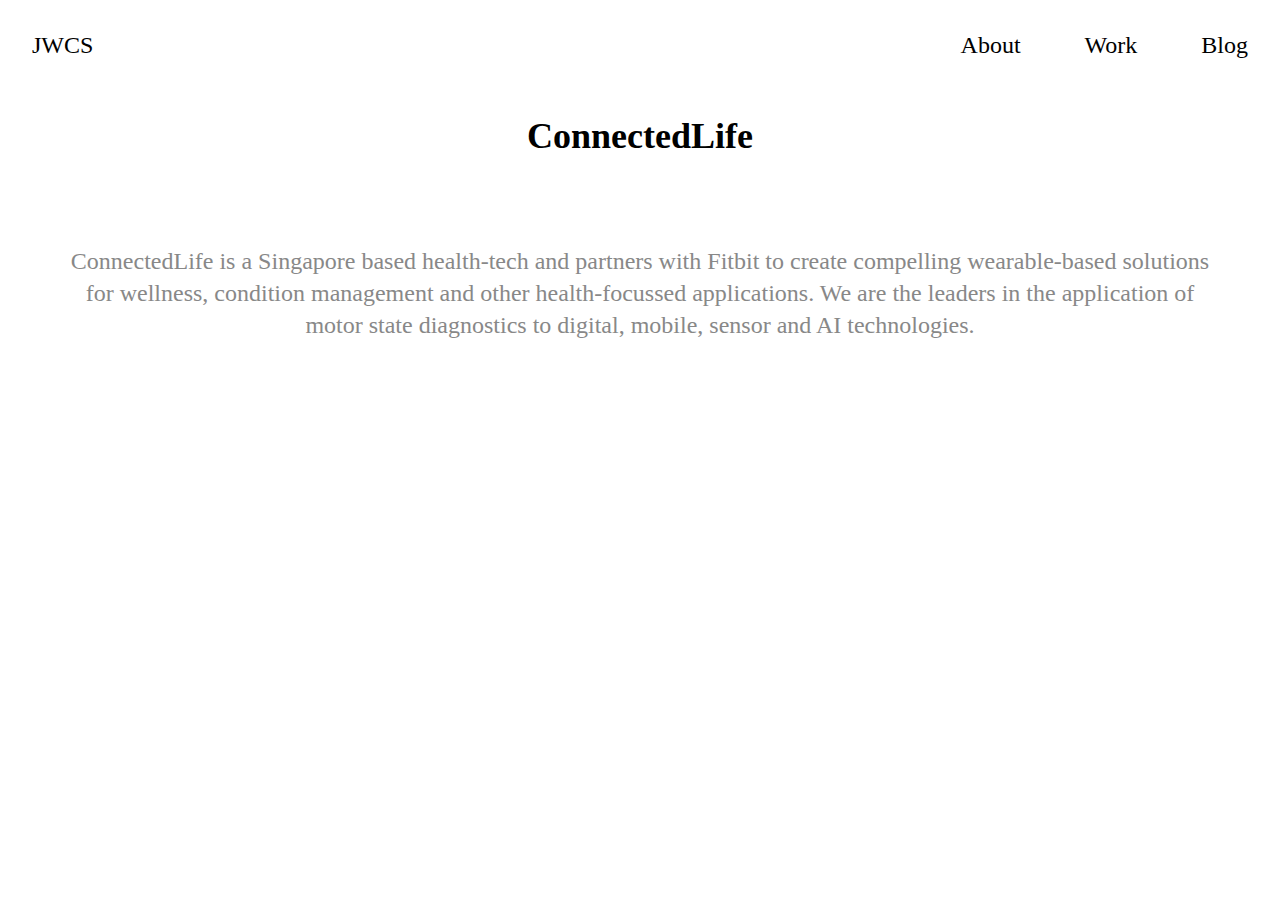
==== index.html @ 1906bca0 "Navbar" ====
<!DOCTYPE html>
<html lang="en">
<head>
    <meta charset="UTF-8">
    <meta name="viewport" content="width=device-width, initial-scale=1.0">
    <link rel="stylesheet" href="./style.css">
    <title>Project 1</title>
</head>
<body>
    <nav>
        <div>JWCS</div>
        <section>
        <div><a href="index.html" target="_blank">About</a></div>
        <div><a href="work.html" target="_blank">Work</a></div>
        <div>Blog</div>
        </section>
    </nav>
    <header>
        <h1>ConnectedLife</h1>
        <h2>ConnectedLife is a Singapore based health-tech and partners with Fitbit to create compelling wearable-based solutions for wellness, condition management and other health-focussed applications. We are the leaders in the application of motor state diagnostics to digital, mobile, sensor and AI technologies.</h2>

    </header>
    
</body>
</html>
---- style.css ----
body, html {
    margin: 0px;
    padding 0; 
    text-align: center;
    max-width: 1440px;
    min-width: 320px;
    margin-left: auto;
    margin-right: auto;
}


nav {
    display: flex;
    flex-direction: row;
    justify-content: space-between;
    background-color: white;
    align-items: center;
    align-self: stretch;
}

nav div {
    font-size: 24px;
    margin: 32px;
    color: black;
    font-family: Inter ;
}

nav section {
    display: flex;
}

a {
    color: rgb(0, 0, 0);
    text-decoration: none;
  }


h1 {
    font-size: 36px;
    font-family: inter;

}

h2 {
    padding: 64px 64px 0px 64px;
    font-family: inter;
    font-weight: 400;
    text-align: center;
    line-height: 32px;
    color: rgb(136, 136, 136);
}
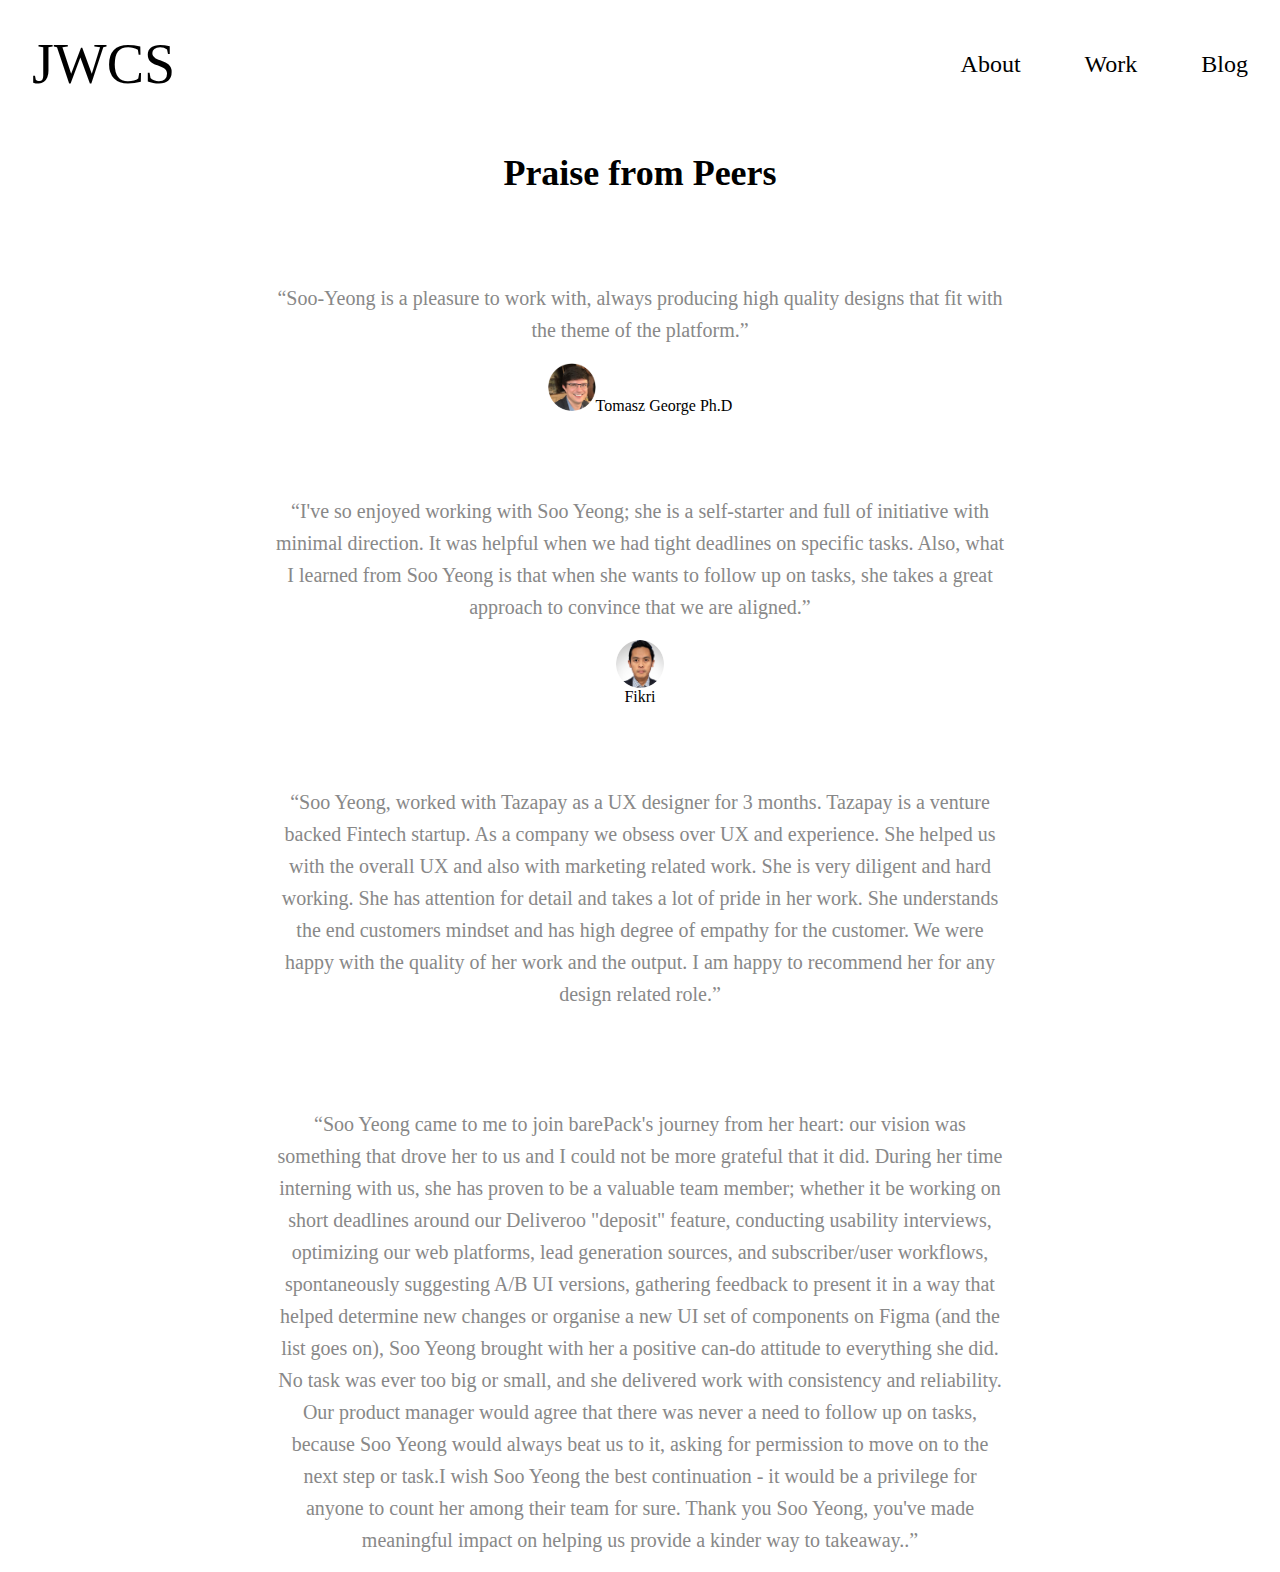
==== commit d55700c6: "About page" ====
--- a/index.html
+++ b/index.html
@@ -8,16 +8,25 @@
 </head>
 <body>
     <nav>
-        <div>JWCS</div>
+        <div class="logo-type"> JWCS</div> 
         <section>
-        <div><a href="index.html" target="_blank">About</a></div>
-        <div><a href="work.html" target="_blank">Work</a></div>
-        <div>Blog</div>
+        <div><a href="index.html" target="_parent">About</a></div>
+        <div><a href="work.html" target="_parent">Work</a></div>
+        <div><a href="https://medium.com/@sooyeongbeh" target="_blank">Blog</a></div>
         </section>
     </nav>
     <header>
-        <h1>ConnectedLife</h1>
-        <h2>ConnectedLife is a Singapore based health-tech and partners with Fitbit to create compelling wearable-based solutions for wellness, condition management and other health-focussed applications. We are the leaders in the application of motor state diagnostics to digital, mobile, sensor and AI technologies.</h2>
+        <div class="praise-from-peers" >
+            <h1>Praise from Peers</h1>
+            <h2>“Soo-Yeong is a pleasure to work with, always producing high quality designs that fit with the theme of the platform.”</h2>
+        <div class="profile-image" ></div><img class="circular--square"         src="Tomasz.png" /><a href="https://www.linkedin.com/in/tomaszgeorge/" target="_blank">Tomasz George Ph.D</a></dev>
+            <h2>“I've so enjoyed working with Soo Yeong; she is a self-starter and full of initiative with minimal direction. It was helpful when we had tight deadlines on specific tasks. Also, what I learned from Soo Yeong is that when she wants to follow up on tasks, she takes a great approach to convince that we are aligned.”</h2>
+        <div class="profile-image" ><img class="circular--square" src="Fikri.png" ><a href="https://www.linkedin.com/in/tomaszgeorge/" target="_blank">Fikri</a>
+        </section></dev>
+        <h2>“Soo Yeong, worked with Tazapay as a UX designer for 3 months. Tazapay is a venture backed Fintech startup. As a company we obsess over UX and experience. She helped us with the overall UX and also with marketing related work. She is very diligent and hard working. She has attention for detail and takes a lot of pride in her work. She understands the end customers mindset and has high degree of empathy for the customer. We were happy with the quality of her work and the output. I am happy to recommend her for any design related role.”</h2>
+        <h2>“Soo Yeong came to me to join barePack's journey from her heart: our vision was something that drove her to us and I could not be more grateful that it did. During her time interning with us, she has proven to be a valuable team member; whether it be working on short deadlines around our Deliveroo "deposit" feature, conducting usability interviews, optimizing our web platforms, lead generation sources, and subscriber/user workflows, spontaneously suggesting A/B UI versions, gathering feedback to present it in a way that helped determine new changes or organise a new UI set of components on Figma (and the list goes on), Soo Yeong brought with her a positive can-do attitude to everything she did. No task was ever too big or small, and she delivered work with consistency and reliability. Our product manager would agree that there was never a need to follow up on tasks, because Soo Yeong would always beat us to it, asking for permission to move on to the next step or task.I wish Soo Yeong the best continuation - it would be a privilege for anyone to count her among their team for sure. Thank you Soo Yeong, you've made meaningful impact on helping us provide a kinder way to takeaway..”</h2>
+    </div>
+      
 
     </header>
     
--- a/style.css
+++ b/style.css
@@ -1,11 +1,12 @@
 body, html {
     margin: 0px;
-    padding 0; 
+    padding: 0px;
     text-align: center;
     max-width: 1440px;
     min-width: 320px;
     margin-left: auto;
     margin-right: auto;
+    height: 100vh
 }
 
 
@@ -22,7 +23,13 @@
     font-size: 24px;
     margin: 32px;
     color: black;
-    font-family: Inter ;
+    font-family: Inter;
+}
+
+.logo-type {
+    font-family: inria san serif;
+    font-size: 56px;
+    font-weight: 200;
 }
 
 nav section {
@@ -44,10 +51,44 @@
 h2 {
     padding: 64px 64px 0px 64px;
     font-family: inter;
+    font-size: 20px;
     font-weight: 400;
     text-align: center;
     line-height: 32px;
     color: rgb(136, 136, 136);
 }
 
+/*class About Page*/
 
+.praise-from-peers {
+    max-width: 863px;
+    margin-left: auto;
+    margin-right: auto;
+}
+
+
+.circular--square { 
+    max-height: 48px;
+    max-width: 48px;
+    border-radius: 80%;
+    font-family: inter;
+}
+
+
+/*class Work Page*/
+
+.work {
+    max-width: 863px;
+    margin-left: auto;
+    margin-right: auto;
+}
+
+.profile-image {
+    display: flex;
+    align-items: center;
+    flex-direction: column;
+    justify-content: space-between;
+    color: rgb(136, 136, 136);
+    font-size: 16px;
+    font-family: inter;
+}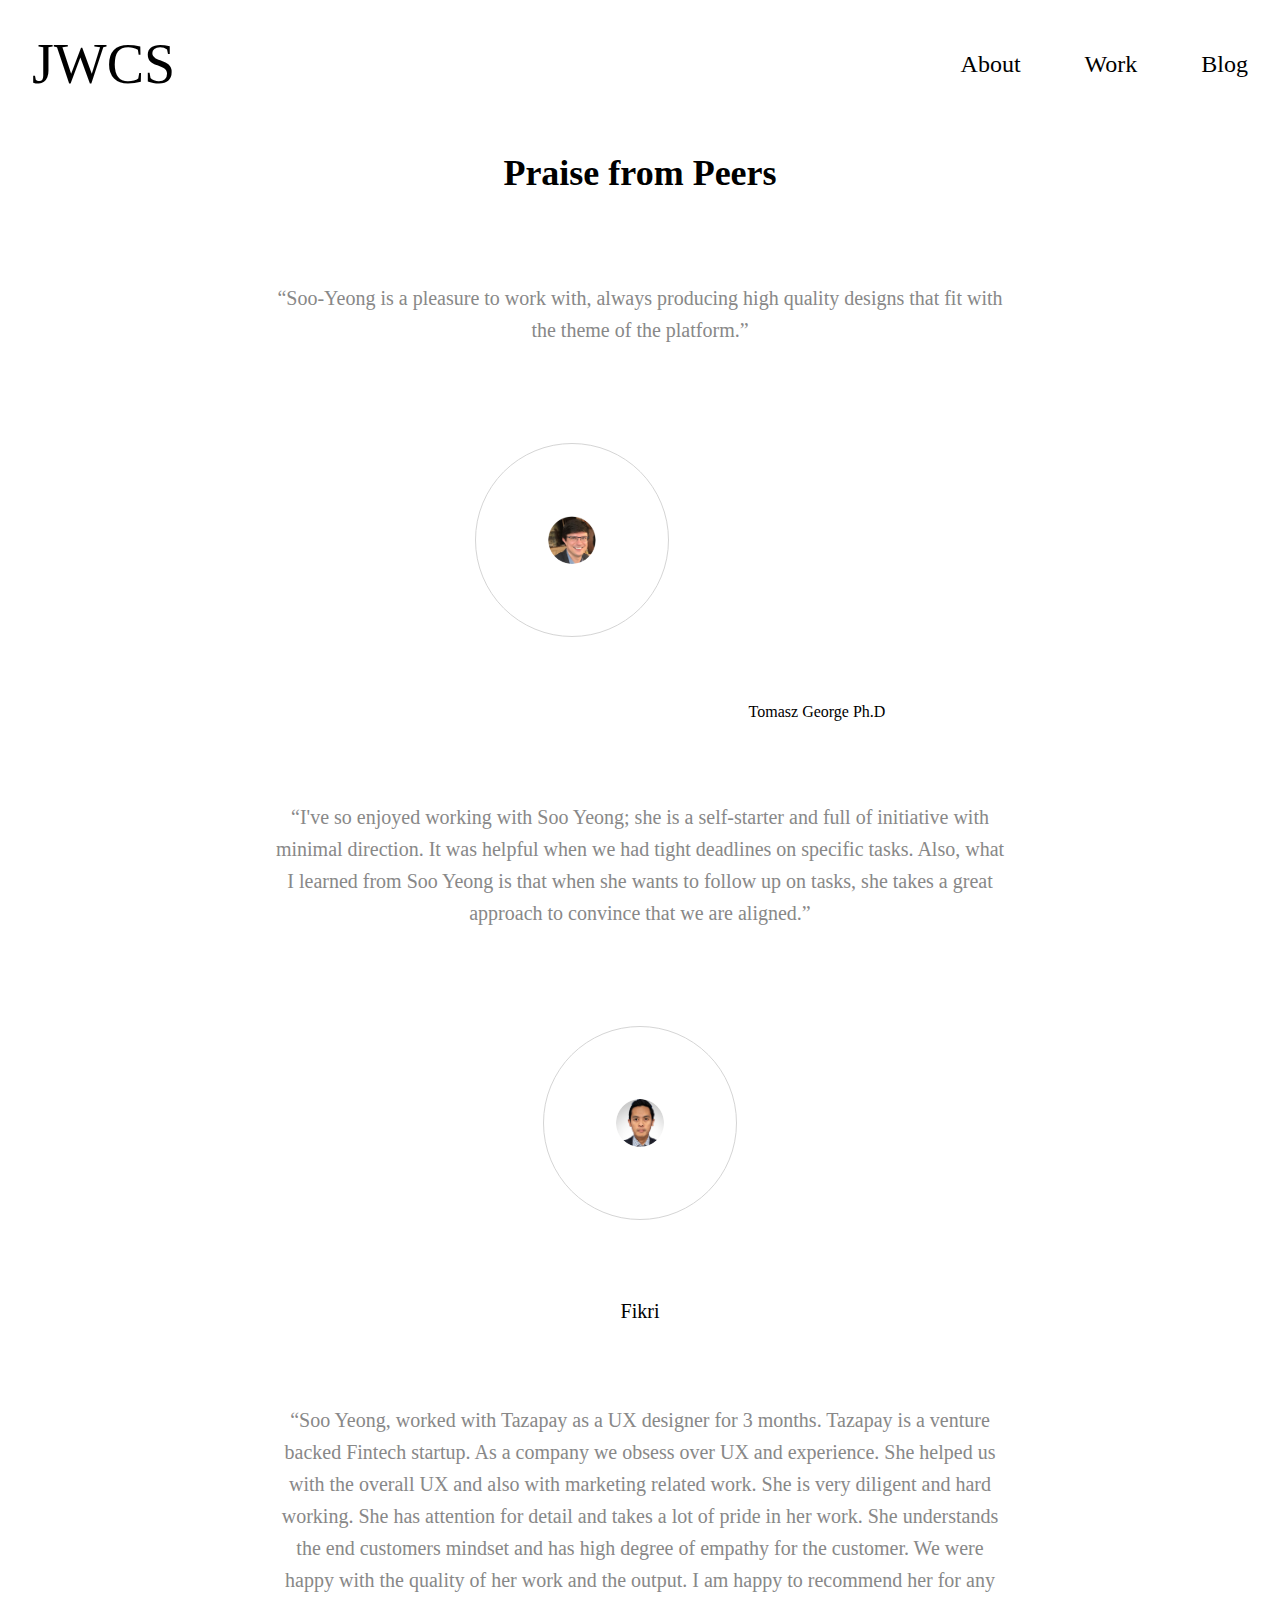
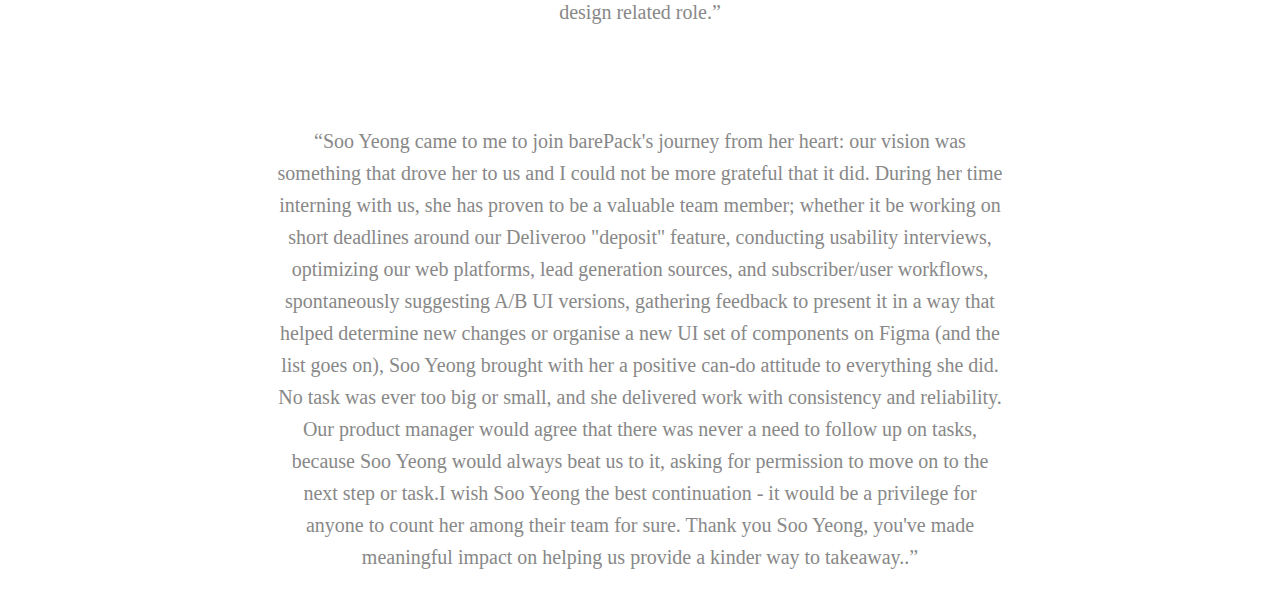
==== commit 86a99128: "about page" ====
--- a/index.html
+++ b/index.html
@@ -19,7 +19,7 @@
         <div class="praise-from-peers" >
             <h1>Praise from Peers</h1>
             <h2>“Soo-Yeong is a pleasure to work with, always producing high quality designs that fit with the theme of the platform.”</h2>
-        <div class="profile-image" ></div><img class="circular--square"         src="Tomasz.png" /><a href="https://www.linkedin.com/in/tomaszgeorge/" target="_blank">Tomasz George Ph.D</a></dev>
+        <div class="profile-image" ></div><img class="circular--square"src="Tomasz.png" /><a href="https://www.linkedin.com/in/tomaszgeorge/" target="_blank">Tomasz George Ph.D</a></dev>
             <h2>“I've so enjoyed working with Soo Yeong; she is a self-starter and full of initiative with minimal direction. It was helpful when we had tight deadlines on specific tasks. Also, what I learned from Soo Yeong is that when she wants to follow up on tasks, she takes a great approach to convince that we are aligned.”</h2>
         <div class="profile-image" ><img class="circular--square" src="Fikri.png" ><a href="https://www.linkedin.com/in/tomaszgeorge/" target="_blank">Fikri</a>
         </section></dev>
--- a/style.css
+++ b/style.css
@@ -58,7 +58,7 @@
     color: rgb(136, 136, 136);
 }
 
-/*class About Page*/
+/* About Page*/
 
 .praise-from-peers {
     max-width: 863px;
@@ -74,8 +74,17 @@
     font-family: inter;
 }
 
+.profile-image {
+    display: flex;
+    align-items: center;
+    flex-direction: column;
+    justify-content: space-between;
+    color: rgb(136, 136, 136);
+    font-size: 20px;
+    font-family: inter;
+}
 
-/*class Work Page*/
+/* Work Page*/
 
 .work {
     max-width: 863px;
@@ -83,12 +92,14 @@
     margin-right: auto;
 }
 
-.profile-image {
-    display: flex;
-    align-items: center;
-    flex-direction: column;
-    justify-content: space-between;
-    color: rgb(136, 136, 136);
-    font-size: 16px;
-    font-family: inter;
+
+img {
+    border: 10px;
+    color: black;
+    border: 1px solid #D5D5D5;
+    border-radius: 40px;
+    margin: 80px;
+    padding: 72px;
+    height: 480px;
+    width: 1039px;
 }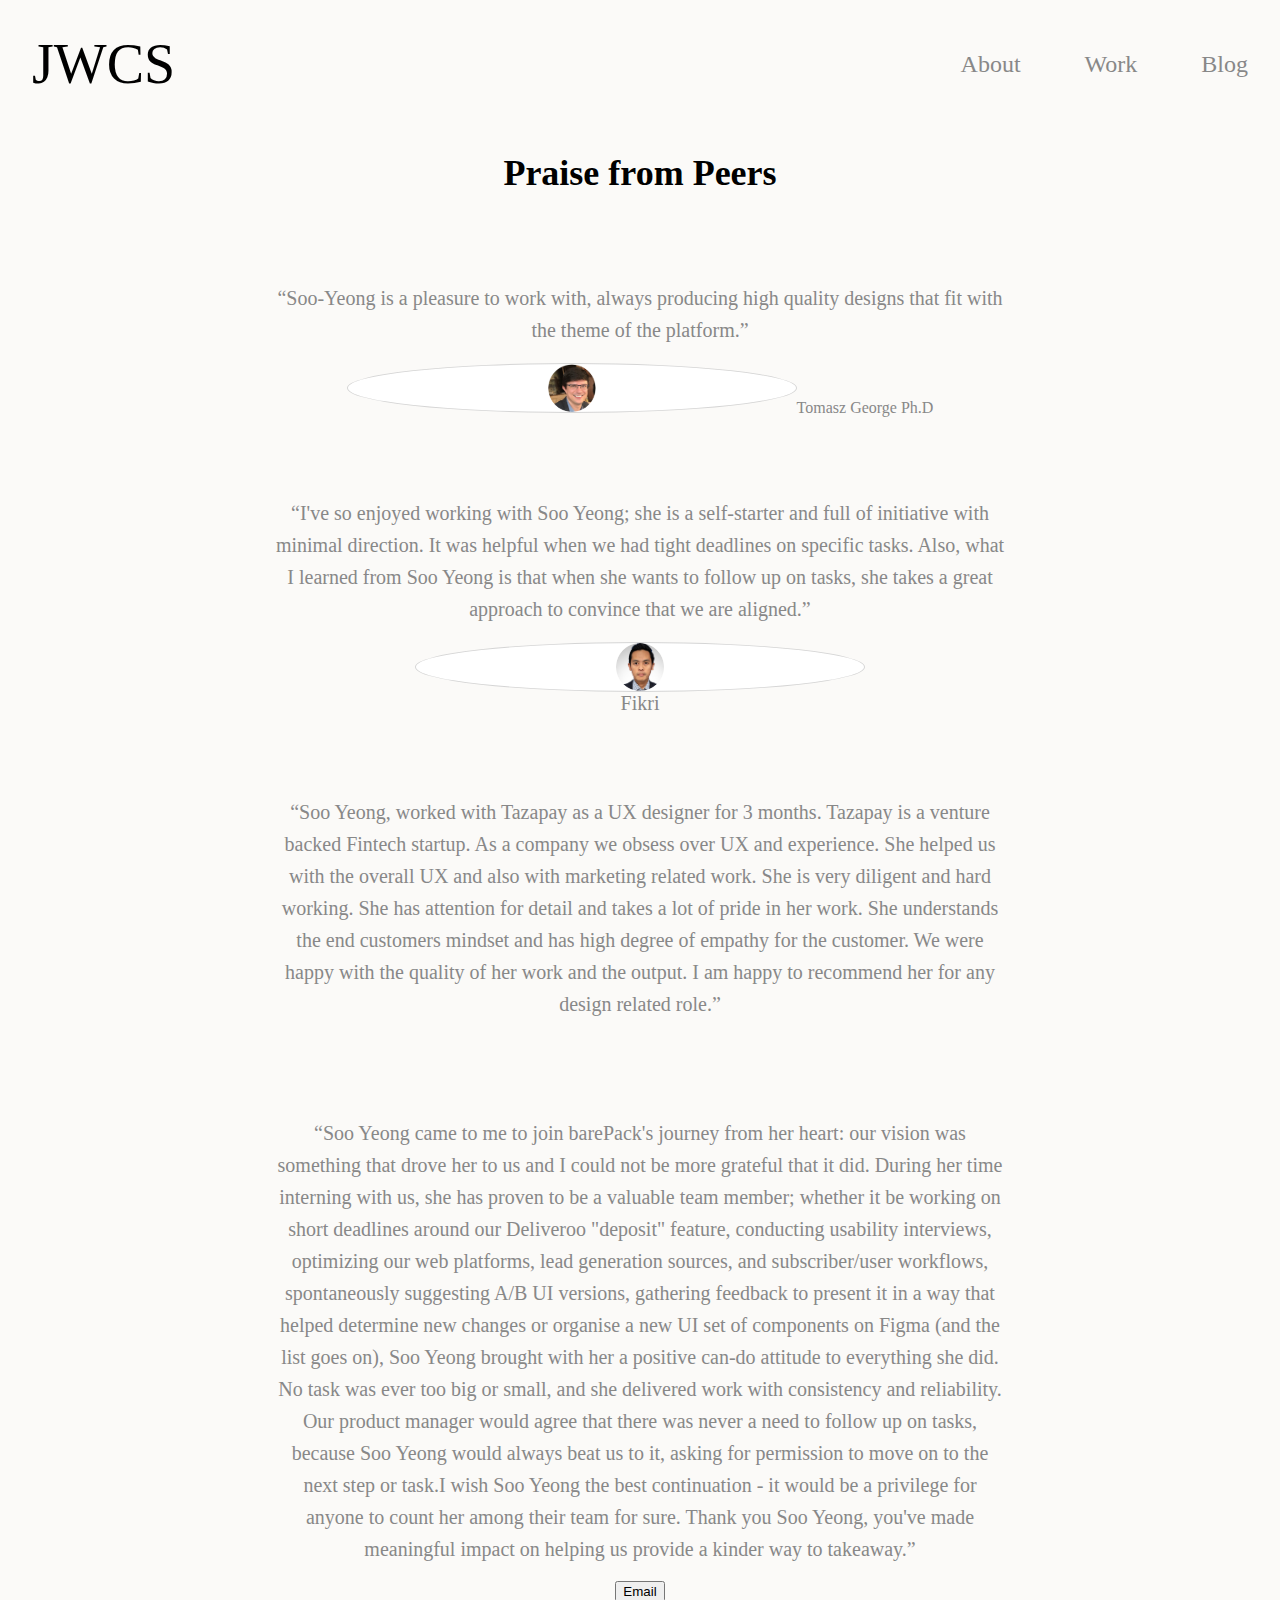
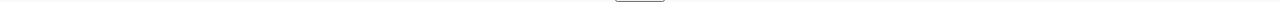
==== commit 16e5964e: "work page" ====
--- a/index.html
+++ b/index.html
@@ -24,7 +24,8 @@
         <div class="profile-image" ><img class="circular--square" src="Fikri.png" ><a href="https://www.linkedin.com/in/tomaszgeorge/" target="_blank">Fikri</a>
         </section></dev>
         <h2>“Soo Yeong, worked with Tazapay as a UX designer for 3 months. Tazapay is a venture backed Fintech startup. As a company we obsess over UX and experience. She helped us with the overall UX and also with marketing related work. She is very diligent and hard working. She has attention for detail and takes a lot of pride in her work. She understands the end customers mindset and has high degree of empathy for the customer. We were happy with the quality of her work and the output. I am happy to recommend her for any design related role.”</h2>
-        <h2>“Soo Yeong came to me to join barePack's journey from her heart: our vision was something that drove her to us and I could not be more grateful that it did. During her time interning with us, she has proven to be a valuable team member; whether it be working on short deadlines around our Deliveroo "deposit" feature, conducting usability interviews, optimizing our web platforms, lead generation sources, and subscriber/user workflows, spontaneously suggesting A/B UI versions, gathering feedback to present it in a way that helped determine new changes or organise a new UI set of components on Figma (and the list goes on), Soo Yeong brought with her a positive can-do attitude to everything she did. No task was ever too big or small, and she delivered work with consistency and reliability. Our product manager would agree that there was never a need to follow up on tasks, because Soo Yeong would always beat us to it, asking for permission to move on to the next step or task.I wish Soo Yeong the best continuation - it would be a privilege for anyone to count her among their team for sure. Thank you Soo Yeong, you've made meaningful impact on helping us provide a kinder way to takeaway..”</h2>
+        <h2>“Soo Yeong came to me to join barePack's journey from her heart: our vision was something that drove her to us and I could not be more grateful that it did. During her time interning with us, she has proven to be a valuable team member; whether it be working on short deadlines around our Deliveroo "deposit" feature, conducting usability interviews, optimizing our web platforms, lead generation sources, and subscriber/user workflows, spontaneously suggesting A/B UI versions, gathering feedback to present it in a way that helped determine new changes or organise a new UI set of components on Figma (and the list goes on), Soo Yeong brought with her a positive can-do attitude to everything she did. No task was ever too big or small, and she delivered work with consistency and reliability. Our product manager would agree that there was never a need to follow up on tasks, because Soo Yeong would always beat us to it, asking for permission to move on to the next step or task.I wish Soo Yeong the best continuation - it would be a privilege for anyone to count her among their team for sure. Thank you Soo Yeong, you've made meaningful impact on helping us provide a kinder way to takeaway.”</h2>
+        <button type="button" class="button">Email</button>
     </div>
       
 
--- a/style.css
+++ b/style.css
@@ -6,7 +6,8 @@
     min-width: 320px;
     margin-left: auto;
     margin-right: auto;
-    height: 100vh
+    height: 100vh;
+    background-color: #FBFAF8;
 }
 
 
@@ -14,21 +15,22 @@
     display: flex;
     flex-direction: row;
     justify-content: space-between;
-    background-color: white;
+    background-color: #FBFAF8;
     align-items: center;
     align-self: stretch;
 }
 
 nav div {
     font-size: 24px;
+    color: #888888;
     margin: 32px;
-    color: black;
     font-family: Inter;
 }
 
 .logo-type {
     font-family: inria san serif;
     font-size: 56px;
+    color: black;
     font-weight: 200;
 }
 
@@ -36,16 +38,24 @@
     display: flex;
 }
 
+
 a {
-    color: rgb(0, 0, 0);
+    color: #888888;
     text-decoration: none;
   }
 
+  a:active { 
+    color: black
+}
+
+  a:hover {
+    color: black;
+    text-decoration: none;
+  }
 
 h1 {
     font-size: 36px;
     font-family: inter;
-
 }
 
 h2 {
@@ -87,19 +97,69 @@
 /* Work Page*/
 
 .work {
-    max-width: 863px;
+    max-width: 900px;
     margin-left: auto;
     margin-right: auto;
 }
 
+.companyname {
+    font-size: 20px;
+    font-weight: bold;
+    font-family: inter;
+    color: black;
+    text-align: center
+    vertical-align: text-bottom;
+}
 
 img {
     border: 10px;
     color: black;
     border: 1px solid #D5D5D5;
     border-radius: 40px;
-    margin: 80px;
-    padding: 72px;
+    padding-inline: 200px;
     height: 480px;
-    width: 1039px;
-}+    width: 480px;
+    align-items: center;
+    background-color: #ffffff;
+    margin-left: auto;
+    margin-right: auto;
+
+}
+
+
+
+.number{
+    font-size: 56px;
+}
+
+.symbol {
+    font-size: 32px;
+}
+
+
+.title {
+    font-size: 20px;
+    font-weight: bold;
+    font-family: inter;
+
+}
+
+.body {
+    font-size: 20px;
+    font-family: inter;
+    color: rgb(136, 136, 136);
+    line-height: 32px;
+}
+
+
+.about-page-metric {
+    margin-top: 32px;
+    padding: 88px 72px;
+    max-width: 400px;
+    color: black;
+    border: 1px solid #D5D5D5;
+    border-radius: 40px;
+    background-color: #ffffff;
+    line-height: 32px;
+}
+
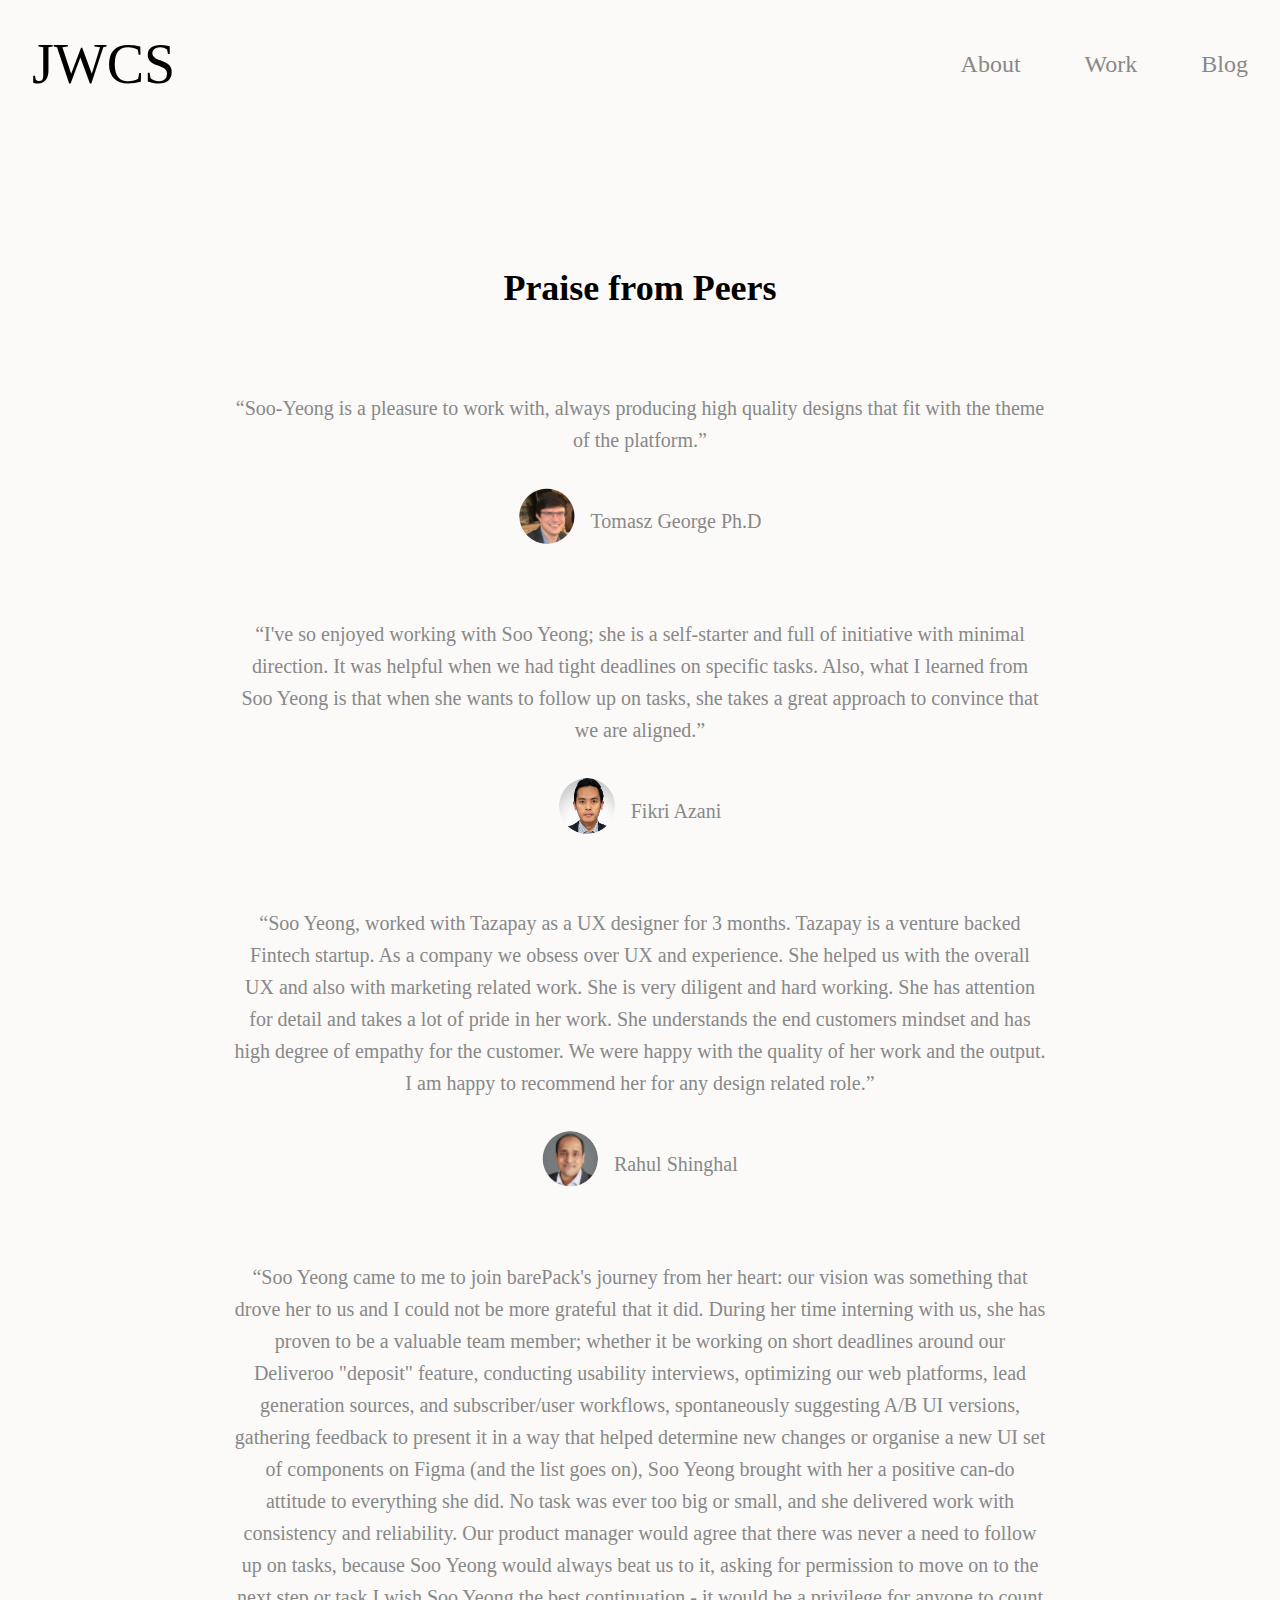
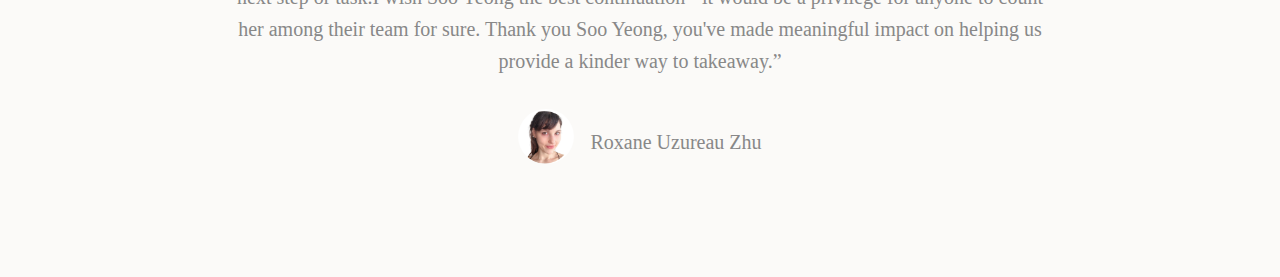
==== commit 2d807a90: "Submit" ====
--- a/index.html
+++ b/index.html
@@ -19,13 +19,19 @@
         <div class="praise-from-peers" >
             <h1>Praise from Peers</h1>
             <h2>“Soo-Yeong is a pleasure to work with, always producing high quality designs that fit with the theme of the platform.”</h2>
-        <div class="profile-image" ></div><img class="circular--square"src="Tomasz.png" /><a href="https://www.linkedin.com/in/tomaszgeorge/" target="_blank">Tomasz George Ph.D</a></dev>
+        <div class="profile-image" ><img class="circular--square"src="Tomasz.png" /><a href="https://www.linkedin.com/in/tomaszgeorge/" target="_parent">Tomasz George Ph.D</a></dev>
             <h2>“I've so enjoyed working with Soo Yeong; she is a self-starter and full of initiative with minimal direction. It was helpful when we had tight deadlines on specific tasks. Also, what I learned from Soo Yeong is that when she wants to follow up on tasks, she takes a great approach to convince that we are aligned.”</h2>
-        <div class="profile-image" ><img class="circular--square" src="Fikri.png" ><a href="https://www.linkedin.com/in/tomaszgeorge/" target="_blank">Fikri</a>
+        <div class="profile-image" ><img class="circular--square" src="Fikri.png" ><a href="https://www.linkedin.com/in/fikri-syaffan-azani-808baa78/" target="_parent">Fikri Azani</a>
         </section></dev>
         <h2>“Soo Yeong, worked with Tazapay as a UX designer for 3 months. Tazapay is a venture backed Fintech startup. As a company we obsess over UX and experience. She helped us with the overall UX and also with marketing related work. She is very diligent and hard working. She has attention for detail and takes a lot of pride in her work. She understands the end customers mindset and has high degree of empathy for the customer. We were happy with the quality of her work and the output. I am happy to recommend her for any design related role.”</h2>
+        <div class="profile-image" ><img class="circular--square" src="Rahul.png" ><a href="https://www.linkedin.com/in/rahulshinghal/" target="_parent">Rahul Shinghal</a>
+        </section></dev>
         <h2>“Soo Yeong came to me to join barePack's journey from her heart: our vision was something that drove her to us and I could not be more grateful that it did. During her time interning with us, she has proven to be a valuable team member; whether it be working on short deadlines around our Deliveroo "deposit" feature, conducting usability interviews, optimizing our web platforms, lead generation sources, and subscriber/user workflows, spontaneously suggesting A/B UI versions, gathering feedback to present it in a way that helped determine new changes or organise a new UI set of components on Figma (and the list goes on), Soo Yeong brought with her a positive can-do attitude to everything she did. No task was ever too big or small, and she delivered work with consistency and reliability. Our product manager would agree that there was never a need to follow up on tasks, because Soo Yeong would always beat us to it, asking for permission to move on to the next step or task.I wish Soo Yeong the best continuation - it would be a privilege for anyone to count her among their team for sure. Thank you Soo Yeong, you've made meaningful impact on helping us provide a kinder way to takeaway.”</h2>
-        <button type="button" class="button">Email</button>
+        <div class="profile-image" ><img class="circular--square" src="Roxy.png" ><a href="https://www.linkedin.com/in/https:/ruzureau/" target="_parent">Roxane Uzureau Zhu </a>
+        </section></dev>
+        <div></div>
+        <div></div>
+
     </div>
       
 
--- a/style.css
+++ b/style.css
@@ -60,6 +60,7 @@
 
 h2 {
     padding: 64px 64px 0px 64px;
+    margin-bottom: 32px;
     font-family: inter;
     font-size: 20px;
     font-weight: 400;
@@ -71,23 +72,24 @@
 /* About Page*/
 
 .praise-from-peers {
-    max-width: 863px;
+    max-width: 940px;
     margin-left: auto;
     margin-right: auto;
+    padding-block: 120px;
+    line-height: 32px;
 }
 
 
 .circular--square { 
-    max-height: 48px;
-    max-width: 48px;
+    max-height: 56px;
+    max-width: 56px;
     border-radius: 80%;
     font-family: inter;
 }
 
 .profile-image {
-    display: flex;
     align-items: center;
-    flex-direction: column;
+    flex-direction: row;
     justify-content: space-between;
     color: rgb(136, 136, 136);
     font-size: 20px;
@@ -100,6 +102,7 @@
     max-width: 900px;
     margin-left: auto;
     margin-right: auto;
+    padding-block: 120px;
 }
 
 .companyname {
@@ -107,23 +110,15 @@
     font-weight: bold;
     font-family: inter;
     color: black;
-    text-align: center
-    vertical-align: text-bottom;
+    text-align: center;
 }
 
-img {
-    border: 10px;
+.svg {
     color: black;
     border: 1px solid #D5D5D5;
     border-radius: 40px;
-    padding-inline: 200px;
-    height: 480px;
-    width: 480px;
-    align-items: center;
     background-color: #ffffff;
-    margin-left: auto;
-    margin-right: auto;
-
+    padding: 200px;
 }
 
 
@@ -149,17 +144,30 @@
     font-family: inter;
     color: rgb(136, 136, 136);
     line-height: 32px;
+
+
 }
 
 
-.about-page-metric {
+.flex-container {
     margin-top: 32px;
     padding: 88px 72px;
-    max-width: 400px;
     color: black;
     border: 1px solid #D5D5D5;
     border-radius: 40px;
     background-color: #ffffff;
     line-height: 32px;
+    padding-inline: 80px;
 }
 
+
+
+.circular--square {
+    padding-inline: 0px;
+    margin-right: 16px;
+    margin-bottom: -16px;
+
+    
+ 
+}
+
